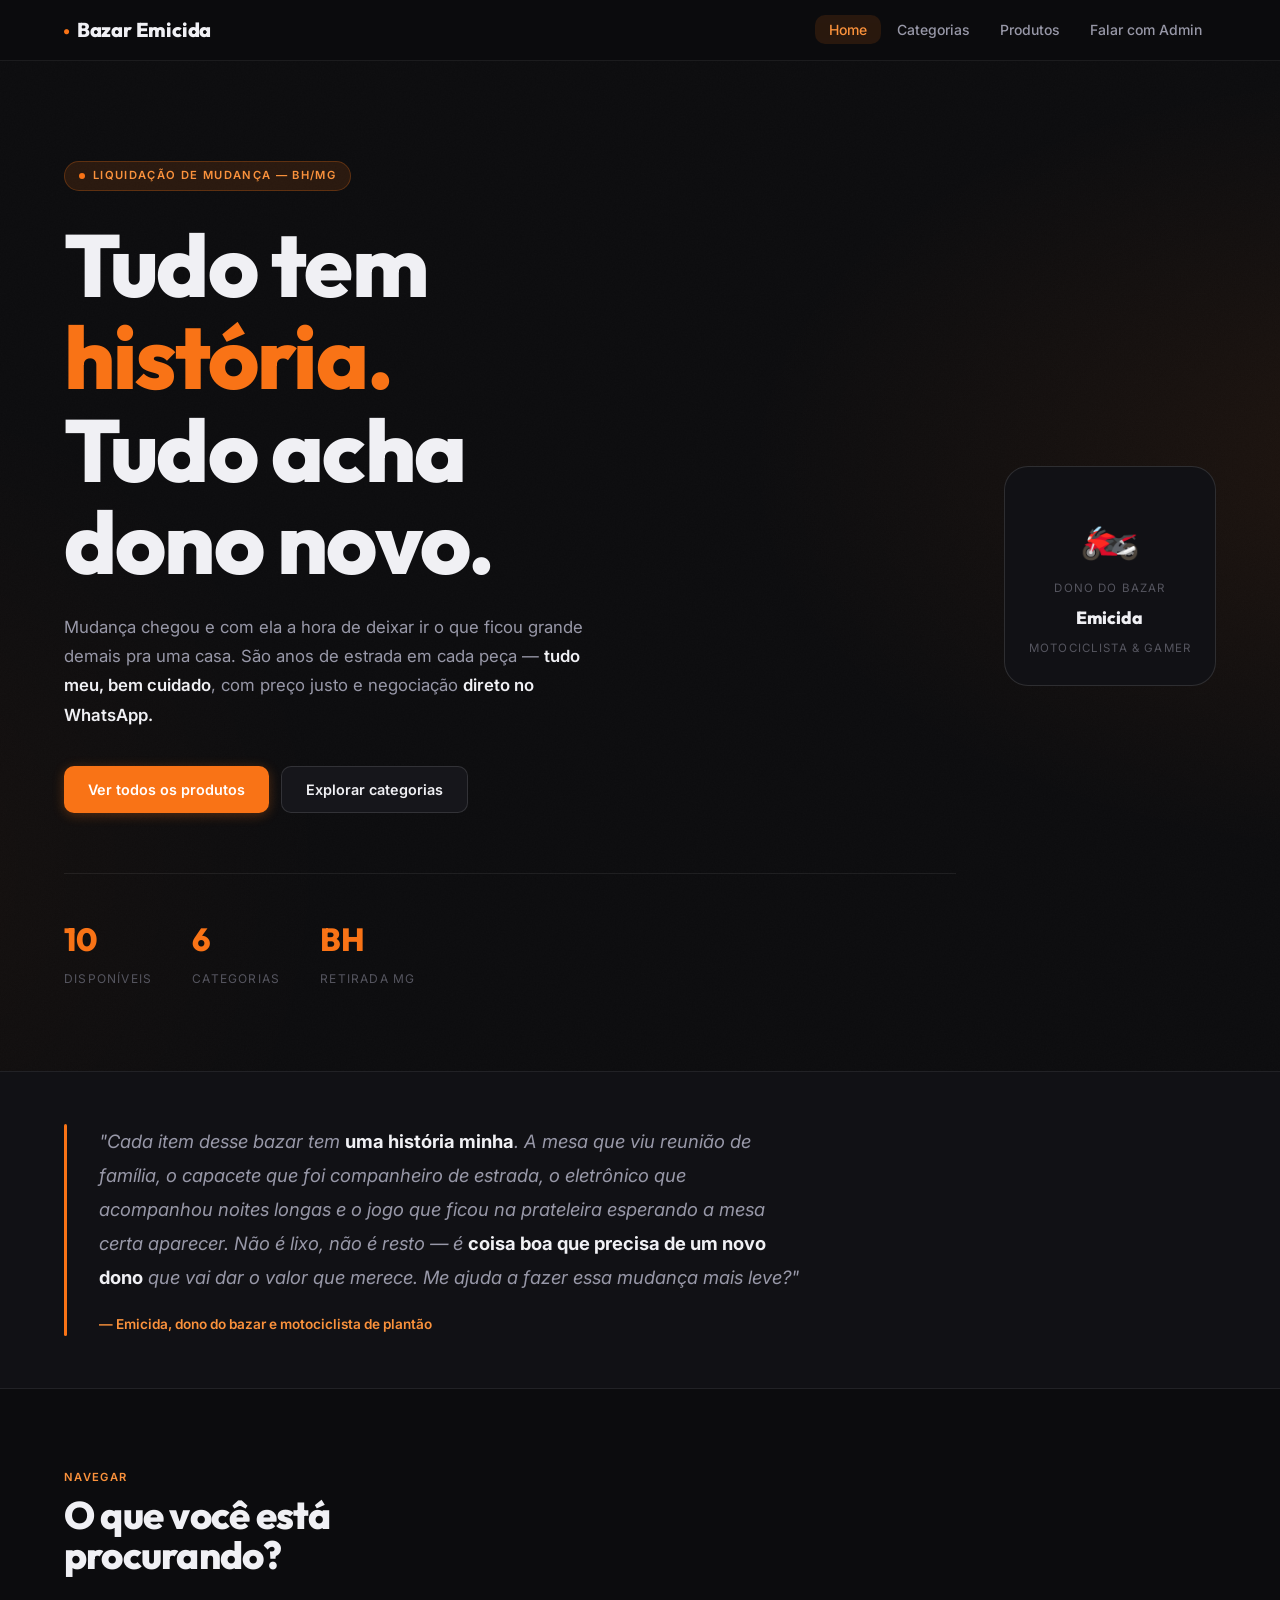
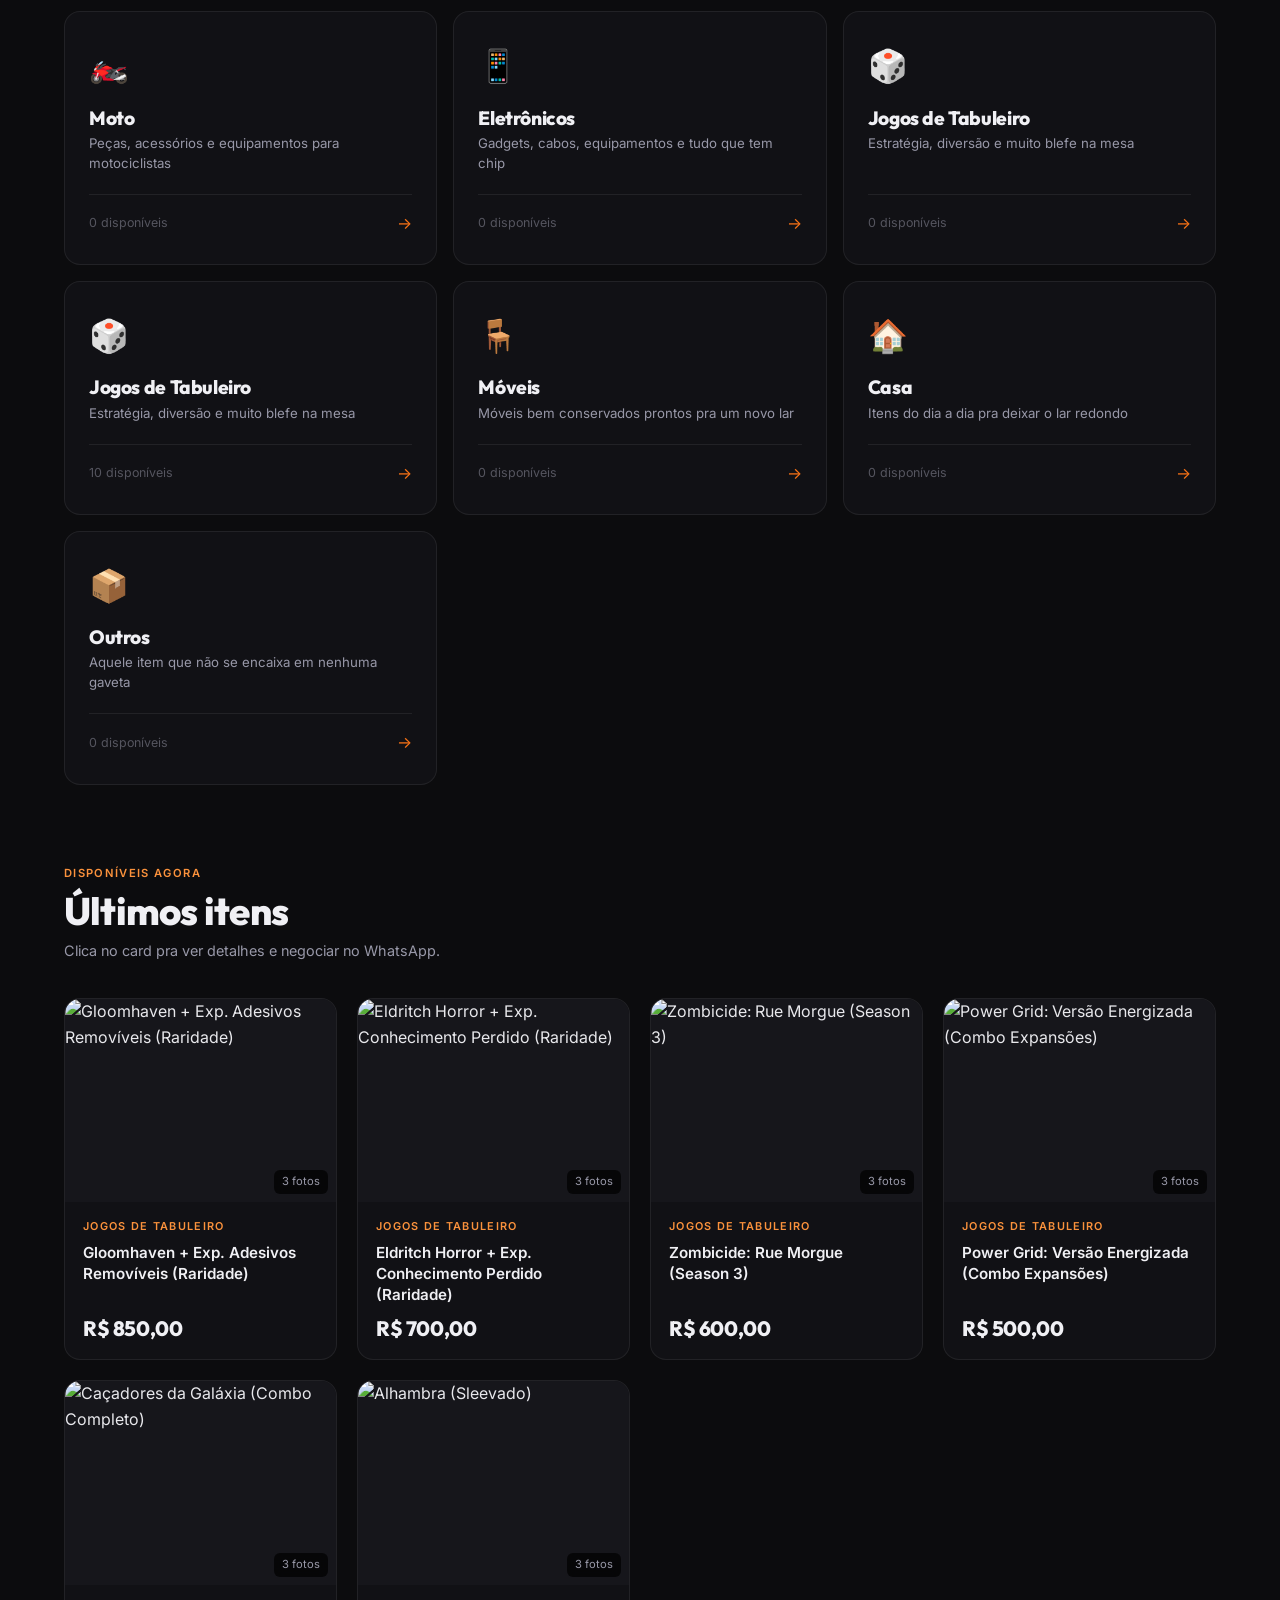
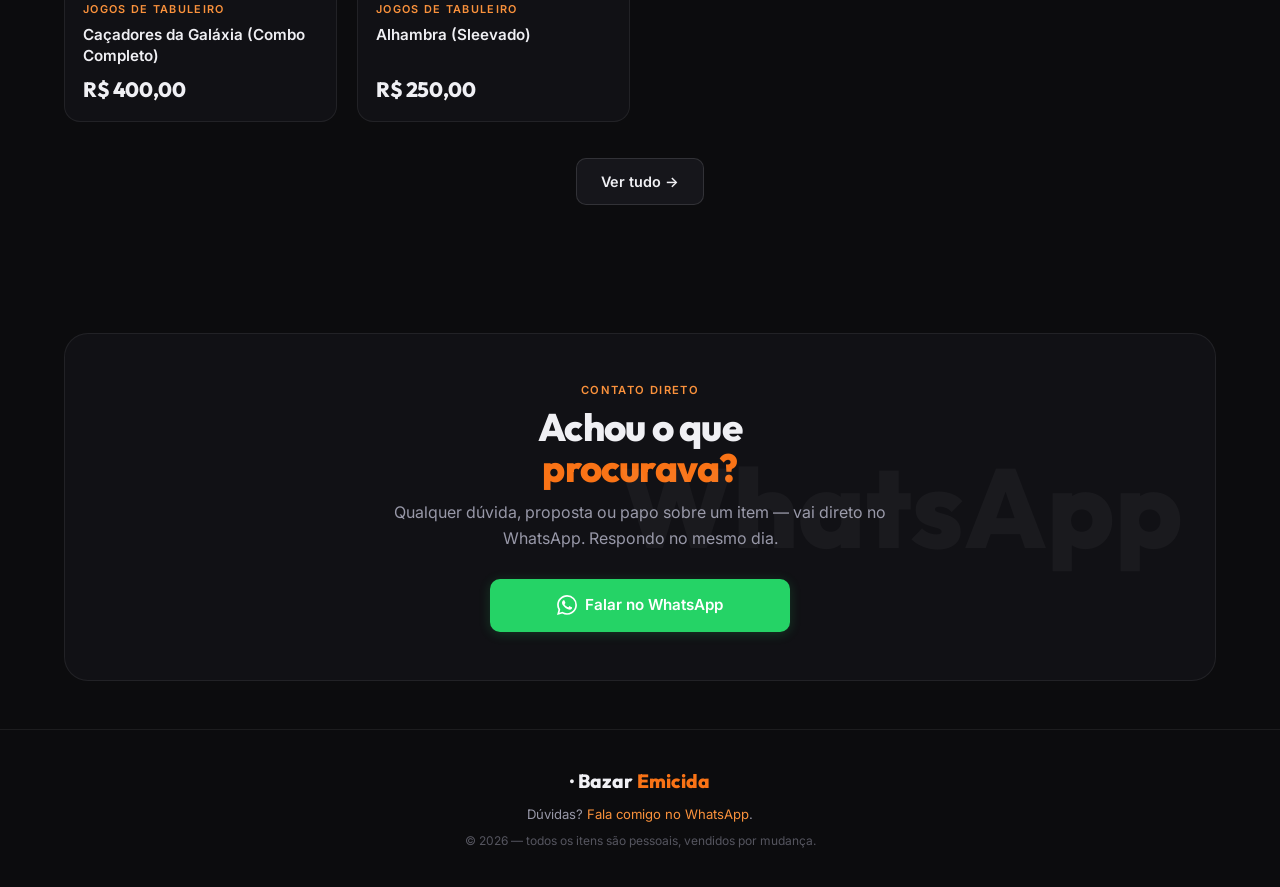
==== index.html @ 6313853e "feat: bazar completo com CSV, dark theme e checkout via WhatsApp - Estrutura completa: home, categor" ====
<!DOCTYPE html>
<html lang="pt-BR">
<head>
  <meta charset="UTF-8">
  <meta name="viewport" content="width=device-width, initial-scale=1.0">
  <title>Bazar Emicida — Tudo tem história, tudo acha dono novo</title>
  <meta name="description" content="Bazar de itens pessoais em ótimo estado. Mudança chegou, os preços são justos e a negociação é direto no WhatsApp.">
  <link rel="stylesheet" href="css/style.css">
</head>
<body>

<!-- ─── HERO ─────────────────────────────────────────────── -->
<section class="hero">
  <div class="container">
    <div class="hero-inner">
      <div>
        <div class="hero-eyebrow label-sm">Liquidação de mudança &mdash; BH/MG</div>
        <h1 class="hero-title display">
          Tudo tem<br><em>história.</em><br>Tudo acha<br>dono novo.
        </h1>
        <p class="hero-text">
          Mudança chegou e com ela a hora de deixar ir o que ficou grande demais
          pra uma casa. São anos de estrada em cada peça &mdash;
          <strong>tudo meu, bem cuidado</strong>, com preço justo e negociação
          <strong>direto no WhatsApp.</strong>
        </p>
        <div class="hero-cta">
          <a href="produtos.html" class="btn btn-primary">Ver todos os produtos</a>
          <a href="categorias.html" class="btn btn-ghost">Explorar categorias</a>
        </div>
        <div class="hero-stats">
          <div><span class="stat-n" id="statDisp">—</span><span class="stat-l">Disponíveis</span></div>
          <div><span class="stat-n">6</span><span class="stat-l">Categorias</span></div>
          <div><span class="stat-n">BH</span><span class="stat-l">Retirada MG</span></div>
        </div>
      </div>
      <div class="hero-badge" aria-hidden="true">
        <span class="hero-badge-icon">🏍️</span>
        <span class="hero-badge-text">Dono do bazar</span>
        <span class="hero-badge-name">Emicida</span>
        <span class="hero-badge-text">Motociclista &amp; gamer</span>
      </div>
    </div>
  </div>
</section>

<!-- ─── HISTÓRIA ──────────────────────────────────────────── -->
<section class="historia">
  <div class="container">
    <div class="historia-inner">
      <div class="historia-accent"></div>
      <div class="historia-content">
        <blockquote>
          "Cada item desse bazar tem <strong>uma história minha</strong>. A mesa que viu reunião de família,
          o capacete que foi companheiro de estrada, o eletrônico que acompanhou noites longas
          e o jogo que ficou na prateleira esperando a mesa certa aparecer.
          Não é lixo, não é resto &mdash; é <strong>coisa boa que precisa de um novo dono</strong>
          que vai dar o valor que merece. Me ajuda a fazer essa mudança mais leve?"
        </blockquote>
        <p class="historia-sig">— Emicida, dono do bazar e motociclista de plantão</p>
      </div>
    </div>
  </div>
</section>

<!-- ─── CATEGORIAS ────────────────────────────────────────── -->
<section class="section">
  <div class="container">
    <div class="sh">
      <span class="sh-label label-sm">Navegar</span>
      <h2 class="sh-title display">O que você está<br>procurando?</h2>
    </div>
    <div class="grid-cats" id="listaCats"></div>
  </div>
</section>

<!-- ─── DESTAQUES ─────────────────────────────────────────── -->
<section class="section" style="padding-top:0">
  <div class="container">
    <div class="sh">
      <span class="sh-label label-sm">Disponíveis agora</span>
      <h2 class="sh-title display">Últimos itens</h2>
      <p class="sh-sub">Clica no card pra ver detalhes e negociar no WhatsApp.</p>
    </div>
    <div class="grid-auto" id="listaDestaques"></div>
    <div style="text-align:center;margin-top:36px">
      <a href="produtos.html" class="btn btn-ghost">Ver tudo &rarr;</a>
    </div>
  </div>
</section>

<!-- ─── CTA ───────────────────────────────────────────────── -->
<section class="section-sm">
  <div class="container">
    <div class="banner" data-deco="WhatsApp">
      <div class="banner-center">
        <span class="sh-label label-sm" style="color:var(--orange-txt)">Contato direto</span>
        <h2 class="sh-title display" style="margin-top:8px">Achou o que<br><em style="font-style:normal;color:var(--orange)">procurava?</em></h2>
        <p>Qualquer dúvida, proposta ou papo sobre um item — vai direto no WhatsApp. Respondo no mesmo dia.</p>
        <a href="https://wa.me/5531988012741?text=Oi%2C+vim+do+Bazar+Emicida+e+quero+saber+mais!"
           target="_blank" rel="noopener"
           class="btn btn-wpp" style="max-width:300px;margin:0 auto">
          <svg width="20" height="20" viewBox="0 0 24 24" fill="currentColor"><path d="M17.472 14.382c-.297-.149-1.758-.867-2.03-.967-.273-.099-.471-.148-.67.15-.197.297-.767.966-.94 1.164-.173.199-.347.223-.644.075-.297-.15-1.255-.463-2.39-1.475-.883-.788-1.48-1.761-1.653-2.059-.173-.297-.018-.458.13-.606.134-.133.298-.347.446-.52.149-.174.198-.298.298-.497.099-.198.05-.371-.025-.52-.075-.149-.669-1.612-.916-2.207-.242-.579-.487-.5-.669-.51-.173-.008-.371-.01-.57-.01-.198 0-.52.074-.792.372-.272.297-1.04 1.016-1.04 2.479 0 1.462 1.065 2.875 1.213 3.074.149.198 2.096 3.2 5.077 4.487.709.306 1.262.489 1.694.625.712.227 1.36.195 1.871.118.571-.085 1.758-.719 2.006-1.413.248-.694.248-1.289.173-1.413-.074-.124-.272-.198-.57-.347m-5.421 7.403h-.004a9.87 9.87 0 01-5.031-1.378l-.361-.214-3.741.982.998-3.648-.235-.374a9.86 9.86 0 01-1.51-5.26c.001-5.45 4.436-9.884 9.888-9.884 2.64 0 5.122 1.03 6.988 2.898a9.825 9.825 0 012.893 6.994c-.003 5.45-4.437 9.884-9.885 9.884m8.413-18.297A11.815 11.815 0 0012.05 0C5.495 0 .16 5.335.157 11.892c0 2.096.547 4.142 1.588 5.945L.057 24l6.305-1.654a11.882 11.882 0 005.683 1.448h.005c6.554 0 11.89-5.335 11.893-11.893a11.821 11.821 0 00-3.48-8.413z"/></svg>
          Falar no WhatsApp
        </a>
      </div>
    </div>
  </div>
</section>

<script src="js/config.js"></script>
<script src="js/data.js"></script>
<script src="js/ui.js"></script>
<script>
  renderNavbar();
  renderFooter();

  // Categorias
  const listaCats = document.getElementById('listaCats');
  CONFIG.CATEGORIAS.forEach(cat => {
    const a = document.createElement('a');
    a.href = `produtos.html?categoria=${cat.id}`;
    a.className = 'card-cat';
    a.innerHTML = `
      <span class="card-cat-icon">${cat.icone}</span>
      <span class="card-cat-name display">${cat.nome}</span>
      <p class="card-cat-desc">${cat.descricao}</p>
      <div class="card-cat-footer">
        <span class="card-cat-count" id="count-${cat.id}">—</span>
        <span class="card-cat-arrow">&#8594;</span>
      </div>
    `;
    listaCats.appendChild(a);
  });

  // Produtos
  const listaDestaques = document.getElementById('listaDestaques');
  renderLoading(listaDestaques);

  fetchProdutos().then(todos => {
    const disp = todos.filter(isDisponivel);
    document.getElementById('statDisp').textContent = disp.length || '0';

    // Contador por categoria
    CONFIG.CATEGORIAS.forEach(cat => {
      const el = document.getElementById(`count-${cat.id}`);
      if (el) {
        const n = disp.filter(p => p.categoria === cat.id).length;
        el.textContent = `${n} disponíve${n !== 1 ? 'is' : 'l'}`;
      }
    });

    listaDestaques.innerHTML = '';
    const recentes = disp.slice(0, 6);
    if (!recentes.length) { renderVazio(listaDestaques, 'Nenhum item disponível no momento.'); return; }
    recentes.forEach(p => listaDestaques.appendChild(renderCardProduto(p)));
  });
</script>
</body>
</html>
---- css/style.css ----
@import url('https://fonts.googleapis.com/css2?family=Outfit:wght@700;800&family=Inter:wght@400;500;600&display=swap');

/* ─── RESET ─────────────────────────────────────────────── */
*, *::before, *::after { box-sizing: border-box; margin: 0; padding: 0; }
html { scroll-behavior: smooth; font-size: 16px; }
body {
  background: #0c0c0e;
  color: #e8e8ec;
  font-family: 'Inter', system-ui, sans-serif;
  line-height: 1.6;
  min-height: 100vh;
  display: flex;
  flex-direction: column;
  -webkit-font-smoothing: antialiased;
}
a { color: inherit; text-decoration: none; }
img { display: block; max-width: 100%; }
button { font-family: inherit; cursor: pointer; border: none; background: none; }
ul, ol { list-style: none; }

/* ─── TOKENS ─────────────────────────────────────────────── */
:root {
  --bg:         #0c0c0e;
  --bg1:        #111115;
  --bg2:        #16161b;
  --bg3:        #1c1c23;
  --line:       rgba(255,255,255,0.07);
  --line2:      rgba(255,255,255,0.12);

  --orange:     #f97316;
  --orange-dim: rgba(249,115,22,0.12);
  --orange-mid: rgba(249,115,22,0.25);
  --orange-txt: #fb923c;

  --green:  #22c55e;
  --red:    #ef4444;

  --t1: #f0f0f4;
  --t2: #9898a8;
  --t3: #55555f;

  --r:   10px;
  --r2:  16px;
  --r3:  24px;

  --ease: cubic-bezier(.25,.8,.25,1);
  --dur:  200ms;

  --shadow-sm:  0 1px 3px rgba(0,0,0,.5);
  --shadow-md:  0 4px 20px rgba(0,0,0,.6);
  --shadow-lg:  0 8px 40px rgba(0,0,0,.7);
  --glow:       0 0 30px rgba(249,115,22,.18);
}

/* ─── UTILS ──────────────────────────────────────────────── */
.container    { max-width: 1200px; margin: 0 auto; padding: 0 24px; }
.section      { padding: 80px 0; }
.section-sm   { padding: 48px 0; }
.grid-auto    { display: grid; grid-template-columns: repeat(auto-fill, minmax(270px, 1fr)); gap: 20px; }
.grid-cats    { display: grid; grid-template-columns: repeat(auto-fill, minmax(300px, 1fr)); gap: 16px; }
.sr-only      { position: absolute; width: 1px; height: 1px; overflow: hidden; clip: rect(0,0,0,0); }

/* ─── TIPOGRAFIA ─────────────────────────────────────────── */
.display {
  font-family: 'Outfit', sans-serif;
  font-weight: 800;
  line-height: 1.05;
  letter-spacing: -0.02em;
}
.label-sm {
  font-size: 0.7rem;
  font-weight: 600;
  letter-spacing: 0.12em;
  text-transform: uppercase;
}

/* ─── SCROLLBAR ──────────────────────────────────────────── */
::-webkit-scrollbar { width: 5px; }
::-webkit-scrollbar-track { background: var(--bg); }
::-webkit-scrollbar-thumb { background: var(--bg3); border-radius: 3px; }
::-webkit-scrollbar-thumb:hover { background: var(--orange); }

/* ─── NAVBAR ─────────────────────────────────────────────── */
.navbar {
  position: sticky; top: 0; z-index: 90;
  background: rgba(12,12,14,.92);
  backdrop-filter: blur(16px) saturate(180%);
  border-bottom: 1px solid var(--line);
}
.navbar-inner {
  display: flex; align-items: center; justify-content: space-between;
  height: 60px;
}
.brand {
  font-family: 'Outfit', sans-serif; font-weight: 800;
  font-size: 1.25rem; letter-spacing: -0.01em;
  color: var(--t1); display: flex; align-items: center; gap: 8px;
}
.brand-dot { color: var(--orange); font-size: 1.6rem; line-height: 0; position: relative; top: 2px; }
.nav-links {
  display: flex; align-items: center; gap: 2px;
}
.nav-links a {
  font-size: 0.875rem; font-weight: 500; color: var(--t2);
  padding: 6px 14px; border-radius: var(--r);
  transition: color var(--dur) var(--ease), background var(--dur) var(--ease);
}
.nav-links a:hover { color: var(--t1); background: var(--bg2); }
.nav-links a.active { color: var(--orange-txt); background: var(--orange-dim); }
.nav-toggle {
  display: none; flex-direction: column; gap: 5px;
  padding: 8px; border-radius: var(--r); transition: background var(--dur);
}
.nav-toggle:hover { background: var(--bg2); }
.nav-toggle span { display: block; width: 20px; height: 1.5px; background: var(--t1); border-radius: 2px; transition: transform var(--dur) var(--ease), opacity var(--dur); }
.nav-toggle.open span:nth-child(1) { transform: translateY(6.5px) rotate(45deg); }
.nav-toggle.open span:nth-child(2) { opacity: 0; transform: scaleX(0); }
.nav-toggle.open span:nth-child(3) { transform: translateY(-6.5px) rotate(-45deg); }

/* ─── BOTÕES ─────────────────────────────────────────────── */
.btn {
  display: inline-flex; align-items: center; gap: 8px;
  padding: 11px 24px; border-radius: var(--r); font-size: 0.9rem; font-weight: 600;
  transition: all var(--dur) var(--ease); cursor: pointer; white-space: nowrap;
}
.btn-primary {
  background: var(--orange); color: #fff;
  box-shadow: 0 2px 12px rgba(249,115,22,.3);
}
.btn-primary:hover {
  background: #ea6a0f; color: #fff;
  transform: translateY(-1px); box-shadow: 0 4px 20px rgba(249,115,22,.45);
}
.btn-ghost {
  background: var(--bg2); color: var(--t1); border: 1px solid var(--line2);
}
.btn-ghost:hover { background: var(--bg3); border-color: var(--line2); color: var(--t1); transform: translateY(-1px); }
.btn-wpp {
  background: #25D366; color: #fff; width: 100%; justify-content: center;
  padding: 14px 24px; border-radius: var(--r); font-size: 0.95rem;
  box-shadow: 0 2px 12px rgba(37,211,102,.2);
}
.btn-wpp:hover { background: #1ebe5d; color: #fff; transform: translateY(-1px); box-shadow: 0 4px 20px rgba(37,211,102,.35); }
.btn-disabled {
  background: var(--bg3); color: var(--t3); width: 100%; justify-content: center;
  padding: 14px 24px; border-radius: var(--r); font-size: 0.95rem;
  border: 1px solid var(--line); cursor: not-allowed; pointer-events: none;
}

/* ─── HERO ───────────────────────────────────────────────── */
.hero {
  position: relative; overflow: hidden;
  padding: 100px 0 80px;
  background: radial-gradient(ellipse 80% 60% at 110% 40%, rgba(249,115,22,.08) 0%, transparent 65%),
              radial-gradient(ellipse 60% 80% at -10% 80%, rgba(249,115,22,.04) 0%, transparent 60%);
}
.hero::after {
  content: '';
  position: absolute; inset: 0;
  background: url("data:image/svg+xml,%3Csvg xmlns='http://www.w3.org/2000/svg' width='400' height='400'%3E%3Cfilter id='n'%3E%3CfeTurbulence type='fractalNoise' baseFrequency='.65' numOctaves='3' stitchTiles='stitch'/%3E%3CfeColorMatrix type='saturate' values='0'/%3E%3C/filter%3E%3Crect width='400' height='400' filter='url(%23n)' opacity='.04'/%3E%3C/svg%3E");
  pointer-events: none; opacity: .5;
}
.hero-inner { position: relative; z-index: 1; display: grid; grid-template-columns: 1fr auto; gap: 48px; align-items: center; }
.hero-eyebrow {
  display: inline-flex; align-items: center; gap: 8px;
  background: var(--orange-dim); border: 1px solid var(--orange-mid);
  color: var(--orange-txt); padding: 5px 14px; border-radius: 100px;
  margin-bottom: 28px;
}
.hero-eyebrow::before { content: ''; width: 6px; height: 6px; background: var(--orange); border-radius: 50%; flex-shrink: 0; }
.hero-title {
  font-size: clamp(3rem, 7vw, 5.5rem);
  color: var(--t1); margin-bottom: 24px;
}
.hero-title em { font-style: normal; color: var(--orange); }
.hero-text { font-size: 1.05rem; color: var(--t2); line-height: 1.75; max-width: 520px; margin-bottom: 36px; }
.hero-text strong { color: var(--t1); font-weight: 600; }
.hero-cta { display: flex; gap: 12px; flex-wrap: wrap; }
.hero-stats { display: flex; gap: 40px; margin-top: 60px; padding-top: 40px; border-top: 1px solid var(--line); }
.stat-n { font-family: 'Outfit', sans-serif; font-weight: 800; font-size: 2rem; color: var(--orange); display: block; }
.stat-l { font-size: 0.75rem; color: var(--t3); text-transform: uppercase; letter-spacing: .1em; }
.hero-badge {
  flex-shrink: 0;
  background: var(--bg1); border: 1px solid var(--line2);
  border-radius: var(--r3); padding: 28px 24px;
  display: flex; flex-direction: column; align-items: center; justify-content: center;
  gap: 8px; text-align: center; min-width: 160px;
}
.hero-badge-icon { font-size: 3rem; }
.hero-badge-text { font-size: 0.72rem; color: var(--t3); text-transform: uppercase; letter-spacing: .1em; line-height: 1.4; }
.hero-badge-name { font-family: 'Outfit', sans-serif; font-weight: 800; font-size: 1.1rem; color: var(--t1); }

/* ─── HISTÓRIA ───────────────────────────────────────────── */
.historia {
  background: var(--bg1); border-top: 1px solid var(--line); border-bottom: 1px solid var(--line);
}
.historia-inner {
  display: grid; grid-template-columns: 3px 1fr; gap: 32px; align-items: start;
  padding: 52px 0;
}
.historia-accent { background: var(--orange); border-radius: 3px; align-self: stretch; }
.historia-content blockquote {
  font-size: clamp(1rem, 2vw, 1.15rem); color: var(--t2);
  font-style: italic; line-height: 1.85; max-width: 700px;
}
.historia-content blockquote strong { color: var(--t1); font-style: normal; }
.historia-sig { margin-top: 20px; font-size: 0.85rem; font-weight: 600; color: var(--orange-txt); }

/* ─── SECTION HEADER ─────────────────────────────────────── */
.sh { margin-bottom: 36px; }
.sh-label { color: var(--orange-txt); margin-bottom: 8px; display: block; }
.sh-title { font-size: clamp(1.6rem, 4vw, 2.4rem); color: var(--t1); margin-bottom: 8px; }
.sh-sub { color: var(--t2); font-size: 0.9rem; }

/* ─── PAGE HEADER ────────────────────────────────────────── */
.page-header { padding: 56px 0 44px; border-bottom: 1px solid var(--line); margin-bottom: 52px; }
.breadcrumb { display: flex; align-items: center; gap: 8px; font-size: 0.8rem; color: var(--t3); margin-bottom: 16px; }
.breadcrumb a { color: var(--t3); transition: color var(--dur); }
.breadcrumb a:hover { color: var(--orange-txt); }
.breadcrumb span { color: var(--t3); }

/* ─── CARDS DE CATEGORIA ─────────────────────────────────── */
.card-cat {
  display: flex; flex-direction: column;
  background: var(--bg1); border: 1px solid var(--line);
  border-radius: var(--r2); padding: 28px 24px;
  transition: border-color var(--dur) var(--ease), transform var(--dur) var(--ease), box-shadow var(--dur) var(--ease);
  position: relative; overflow: hidden; text-decoration: none;
}
.card-cat:hover {
  border-color: var(--orange-mid); transform: translateY(-3px);
  box-shadow: var(--shadow-md), var(--glow);
}
.card-cat-icon { font-size: 2rem; margin-bottom: 16px; }
.card-cat-name { font-family: 'Outfit', sans-serif; font-weight: 800; font-size: 1.2rem; color: var(--t1); margin-bottom: 6px; }
.card-cat-desc { font-size: 0.83rem; color: var(--t2); line-height: 1.5; flex: 1; }
.card-cat-footer {
  display: flex; align-items: center; justify-content: space-between;
  margin-top: 20px; padding-top: 16px; border-top: 1px solid var(--line);
}
.card-cat-count { font-size: 0.78rem; color: var(--t3); }
.card-cat-arrow { color: var(--orange); font-size: 1rem; transition: transform var(--dur); }
.card-cat:hover .card-cat-arrow { transform: translateX(4px); }

/* ─── CARDS DE PRODUTO ───────────────────────────────────── */
.card-produto {
  background: var(--bg1); border: 1px solid var(--line);
  border-radius: var(--r2); overflow: hidden; cursor: pointer;
  transition: border-color var(--dur) var(--ease), transform var(--dur) var(--ease), box-shadow var(--dur) var(--ease);
  display: flex; flex-direction: column;
}
.card-produto:hover {
  border-color: var(--orange-mid); transform: translateY(-3px);
  box-shadow: var(--shadow-md), var(--glow);
}
.card-produto.esgotado { opacity: 0.5; }
.card-thumb {
  position: relative; aspect-ratio: 4/3;
  background: var(--bg2); overflow: hidden;
}
.card-thumb img {
  width: 100%; height: 100%; object-fit: cover;
  transition: transform .4s var(--ease);
}
.card-produto:hover .card-thumb img { transform: scale(1.04); }
.thumb-empty { width: 100%; height: 100%; display: flex; align-items: center; justify-content: center; font-size: 2.5rem; opacity: .25; }
.badge-esgotado {
  position: absolute; inset: 0; display: flex; align-items: center; justify-content: center;
  background: rgba(0,0,0,.6); backdrop-filter: blur(2px);
}
.badge-esgotado span {
  background: var(--red); color: #fff; font-size: 0.72rem; font-weight: 700;
  letter-spacing: .1em; text-transform: uppercase; padding: 6px 14px; border-radius: 100px;
}
.badge-fotos {
  position: absolute; bottom: 8px; right: 8px;
  background: rgba(0,0,0,.7); color: var(--t2); font-size: 0.7rem;
  padding: 3px 8px; border-radius: 6px; backdrop-filter: blur(4px);
}
.card-body { padding: 16px 18px 20px; flex: 1; display: flex; flex-direction: column; }
.card-cat-tag {
  font-size: 0.68rem; font-weight: 600; letter-spacing: .12em;
  text-transform: uppercase; color: var(--orange-txt); margin-bottom: 6px;
}
.card-nome { font-size: 0.95rem; font-weight: 600; color: var(--t1); line-height: 1.4; flex: 1; margin-bottom: 12px; }
.card-preco { font-family: 'Outfit', sans-serif; font-weight: 800; font-size: 1.3rem; color: var(--t1); }

/* ─── FILTRO ─────────────────────────────────────────────── */
.filtro {
  background: var(--bg1); border: 1px solid var(--line);
  border-radius: var(--r2); padding: 16px 20px;
  display: flex; gap: 12px; flex-wrap: wrap; align-items: center;
  margin-bottom: 28px;
}
.filtro-input {
  flex: 1; min-width: 180px;
  background: var(--bg2); border: 1px solid var(--line); color: var(--t1);
  padding: 9px 14px; border-radius: var(--r); font-size: 0.875rem;
  outline: none; transition: border-color var(--dur);
}
.filtro-input:focus { border-color: var(--orange-mid); }
.filtro-input::placeholder { color: var(--t3); }
.filtro-tags { display: flex; gap: 6px; flex-wrap: wrap; }
.ftag {
  padding: 6px 14px; border-radius: 100px; font-size: 0.78rem; font-weight: 500;
  border: 1px solid var(--line); background: var(--bg2); color: var(--t2);
  cursor: pointer; transition: all var(--dur) var(--ease);
}
.ftag:hover { border-color: var(--line2); color: var(--t1); }
.ftag.on { background: var(--orange); border-color: var(--orange); color: #fff; }
.filtro-count { font-size: 0.8rem; color: var(--t3); margin-bottom: 20px; }

/* ─── MODAL ──────────────────────────────────────────────── */
.overlay {
  position: fixed; inset: 0; z-index: 200;
  background: rgba(0,0,0,.85); backdrop-filter: blur(8px);
  display: flex; align-items: center; justify-content: center; padding: 20px;
  opacity: 0; transition: opacity .25s var(--ease);
}
.overlay.show { opacity: 1; }
.modal {
  background: var(--bg1); border: 1px solid var(--line2);
  border-radius: var(--r3); width: 100%; max-width: 820px; max-height: 90vh;
  overflow-y: auto; position: relative; box-shadow: var(--shadow-lg);
  transform: scale(.96) translateY(8px); transition: transform .25s var(--ease);
}
.overlay.show .modal { transform: scale(1) translateY(0); }
.modal-close {
  position: absolute; top: 14px; right: 14px; z-index: 5;
  width: 34px; height: 34px; border-radius: 50%; display: flex; align-items: center; justify-content: center;
  background: var(--bg3); color: var(--t2); font-size: 1.1rem; border: 1px solid var(--line);
  transition: all var(--dur);
}
.modal-close:hover { background: var(--red); border-color: var(--red); color: #fff; }
.modal-grid { display: grid; grid-template-columns: 1fr 1fr; }
.mgallery {
  background: var(--bg2); border-radius: var(--r3) 0 0 var(--r3);
  overflow: hidden; position: relative; aspect-ratio: 1;
}
.mgallery-track { position: relative; width: 100%; height: 100%; }
.mgallery-img {
  position: absolute; inset: 0; width: 100%; height: 100%;
  object-fit: cover; opacity: 0; transition: opacity .3s;
}
.mgallery-img.on { opacity: 1; }
.mgallery-empty { width: 100%; height: 100%; display: flex; align-items: center; justify-content: center; color: var(--t3); font-size: 0.85rem; }
.mgallery-btn {
  position: absolute; top: 50%; transform: translateY(-50%); z-index: 2;
  width: 36px; height: 36px; border-radius: 50%; display: flex; align-items: center; justify-content: center;
  background: rgba(0,0,0,.6); color: #fff; font-size: 1.1rem; border: 1px solid rgba(255,255,255,.1);
  transition: background var(--dur); backdrop-filter: blur(4px);
}
.mgallery-btn:hover { background: var(--orange); border-color: var(--orange); }
.mgallery-btn.prev { left: 10px; }
.mgallery-btn.next { right: 10px; }
.mgallery-dots {
  position: absolute; bottom: 10px; left: 50%; transform: translateX(-50%);
  display: flex; gap: 5px; z-index: 2;
}
.mdot { width: 6px; height: 6px; border-radius: 50%; background: rgba(255,255,255,.3); cursor: pointer; transition: background var(--dur); }
.mdot.on { background: var(--orange); }
.minfo { padding: 32px 28px; display: flex; flex-direction: column; }
.minfo-cat { color: var(--orange-txt); margin-bottom: 8px; display: block; }
.minfo-nome { font-family: 'Outfit', sans-serif; font-weight: 800; font-size: 1.5rem; color: var(--t1); line-height: 1.2; margin-bottom: 12px; }
.minfo-preco { font-family: 'Outfit', sans-serif; font-weight: 800; font-size: 2rem; color: var(--t1); margin-bottom: 16px; }
.minfo-desc { font-size: 0.88rem; color: var(--t2); line-height: 1.7; flex: 1; margin-bottom: 20px; }
.minfo-status { display: flex; align-items: center; gap: 7px; font-size: 0.82rem; font-weight: 600; margin-bottom: 20px; }
.minfo-status.ok { color: var(--green); }
.minfo-status.no { color: var(--red); }
.status-dot { width: 7px; height: 7px; border-radius: 50%; background: currentColor; }
.minfo-status.ok .status-dot { box-shadow: 0 0 6px var(--green); animation: pulse 2s infinite; }
@keyframes pulse { 0%,100% { opacity:1 } 50% { opacity:.5 } }

/* ─── BANNER CTA ─────────────────────────────────────────── */
.banner {
  background: var(--bg1); border: 1px solid var(--line);
  border-radius: var(--r3); padding: 48px; position: relative; overflow: hidden;
}
.banner::before {
  content: attr(data-deco); position: absolute; right: 32px; top: 50%;
  transform: translateY(-50%); font-size: 7rem; opacity: .04;
  font-family: 'Outfit', sans-serif; font-weight: 800; pointer-events: none;
  white-space: nowrap;
}
.banner-center { text-align: center; max-width: 520px; margin: 0 auto; }
.banner-center .sh-title { margin-bottom: 12px; }
.banner-center p { color: var(--t2); margin-bottom: 28px; }

/* ─── CONTATO ────────────────────────────────────────────── */
.contato-grid { display: grid; grid-template-columns: 1fr 1fr; gap: 32px; align-items: start; }
.ccard { background: var(--bg1); border: 1px solid var(--line); border-radius: var(--r2); padding: 36px; }
.ccard-title { font-family: 'Outfit', sans-serif; font-weight: 800; font-size: 1.4rem; color: var(--t1); margin-bottom: 8px; }
.ccard-title em { font-style: normal; color: var(--orange); }
.ccard-sub { font-size: 0.875rem; color: var(--t2); margin-bottom: 24px; line-height: 1.6; }
.citem { display: flex; gap: 14px; align-items: flex-start; padding: 14px 0; border-bottom: 1px solid var(--line); }
.citem:last-of-type { border-bottom: none; }
.citem-icon { width: 40px; height: 40px; background: var(--orange-dim); border: 1px solid var(--orange-mid); border-radius: 10px; display: flex; align-items: center; justify-content: center; font-size: 1.1rem; flex-shrink: 0; }
.citem-info strong { display: block; font-size: 0.875rem; font-weight: 600; color: var(--t1); margin-bottom: 2px; }
.citem-info span { font-size: 0.82rem; color: var(--t2); }
.faq-item { padding: 18px 0; border-bottom: 1px solid var(--line); }
.faq-item:last-child { border-bottom: none; }
.faq-q { font-size: 0.9rem; font-weight: 600; color: var(--t1); margin-bottom: 5px; }
.faq-a { font-size: 0.83rem; color: var(--t2); line-height: 1.6; }

/* ─── ESTADOS ────────────────────────────────────────────── */
.state { display: flex; flex-direction: column; align-items: center; justify-content: center; padding: 80px 20px; gap: 14px; grid-column: 1/-1; }
.state-icon { font-size: 2.5rem; opacity: .35; }
.state-msg { font-size: 0.9rem; color: var(--t3); text-align: center; }
.spinner { width: 36px; height: 36px; border: 2px solid var(--bg3); border-top-color: var(--orange); border-radius: 50%; animation: spin .7s linear infinite; }
@keyframes spin { to { transform: rotate(360deg); } }

/* ─── FOOTER ─────────────────────────────────────────────── */
.footer { margin-top: auto; border-top: 1px solid var(--line); padding: 36px 0; }
.footer-inner { text-align: center; }
.footer-brand { font-family: 'Outfit', sans-serif; font-weight: 800; font-size: 1.2rem; color: var(--t1); margin-bottom: 8px; }
.footer-brand em { font-style: normal; color: var(--orange); }
.footer-sub { font-size: 0.82rem; color: var(--t2); margin-bottom: 6px; }
.footer-sub a { color: var(--orange-txt); }
.footer-copy { font-size: 0.75rem; color: var(--t3); }

/* ─── RESPONSIVO ─────────────────────────────────────────── */
@media (max-width: 768px) {
  .nav-toggle { display: flex; }
  .navbar { position: relative; }
  .nav-links {
    display: none; flex-direction: column; gap: 4px;
    position: absolute; top: 60px; left: 0; right: 0;
    background: rgba(12,12,14,.98); backdrop-filter: blur(16px);
    padding: 12px 20px 20px; border-bottom: 1px solid var(--line); z-index: 89;
  }
  .nav-links.open { display: flex; }
  .nav-links a { padding: 10px 14px; }

  .hero { padding: 64px 0 56px; }
  .hero-inner { grid-template-columns: 1fr; }
  .hero-badge { display: none; }
  .hero-stats { gap: 24px; flex-wrap: wrap; }

  .historia-inner { grid-template-columns: 3px 1fr; gap: 20px; }

  .modal-grid { grid-template-columns: 1fr; }
  .mgallery { border-radius: var(--r3) var(--r3) 0 0; aspect-ratio: 4/3; }
  .minfo { padding: 24px 20px; }

  .contato-grid { grid-template-columns: 1fr; }
  .banner { padding: 36px 24px; }
  .banner::before { display: none; }

  .grid-auto { grid-template-columns: repeat(auto-fill, minmax(220px, 1fr)); }
  .filtro { flex-direction: column; align-items: stretch; }
  .filtro-input { min-width: unset; }
}

@media (max-width: 480px) {
  .container { padding: 0 16px; }
  .section { padding: 56px 0; }
  .grid-auto { grid-template-columns: 1fr 1fr; gap: 12px; }
  .hero-cta { flex-direction: column; }
  .hero-cta .btn { justify-content: center; }
  .card-body { padding: 12px 14px 16px; }
  .card-nome { font-size: 0.875rem; }
  .card-preco { font-size: 1.1rem; }
}
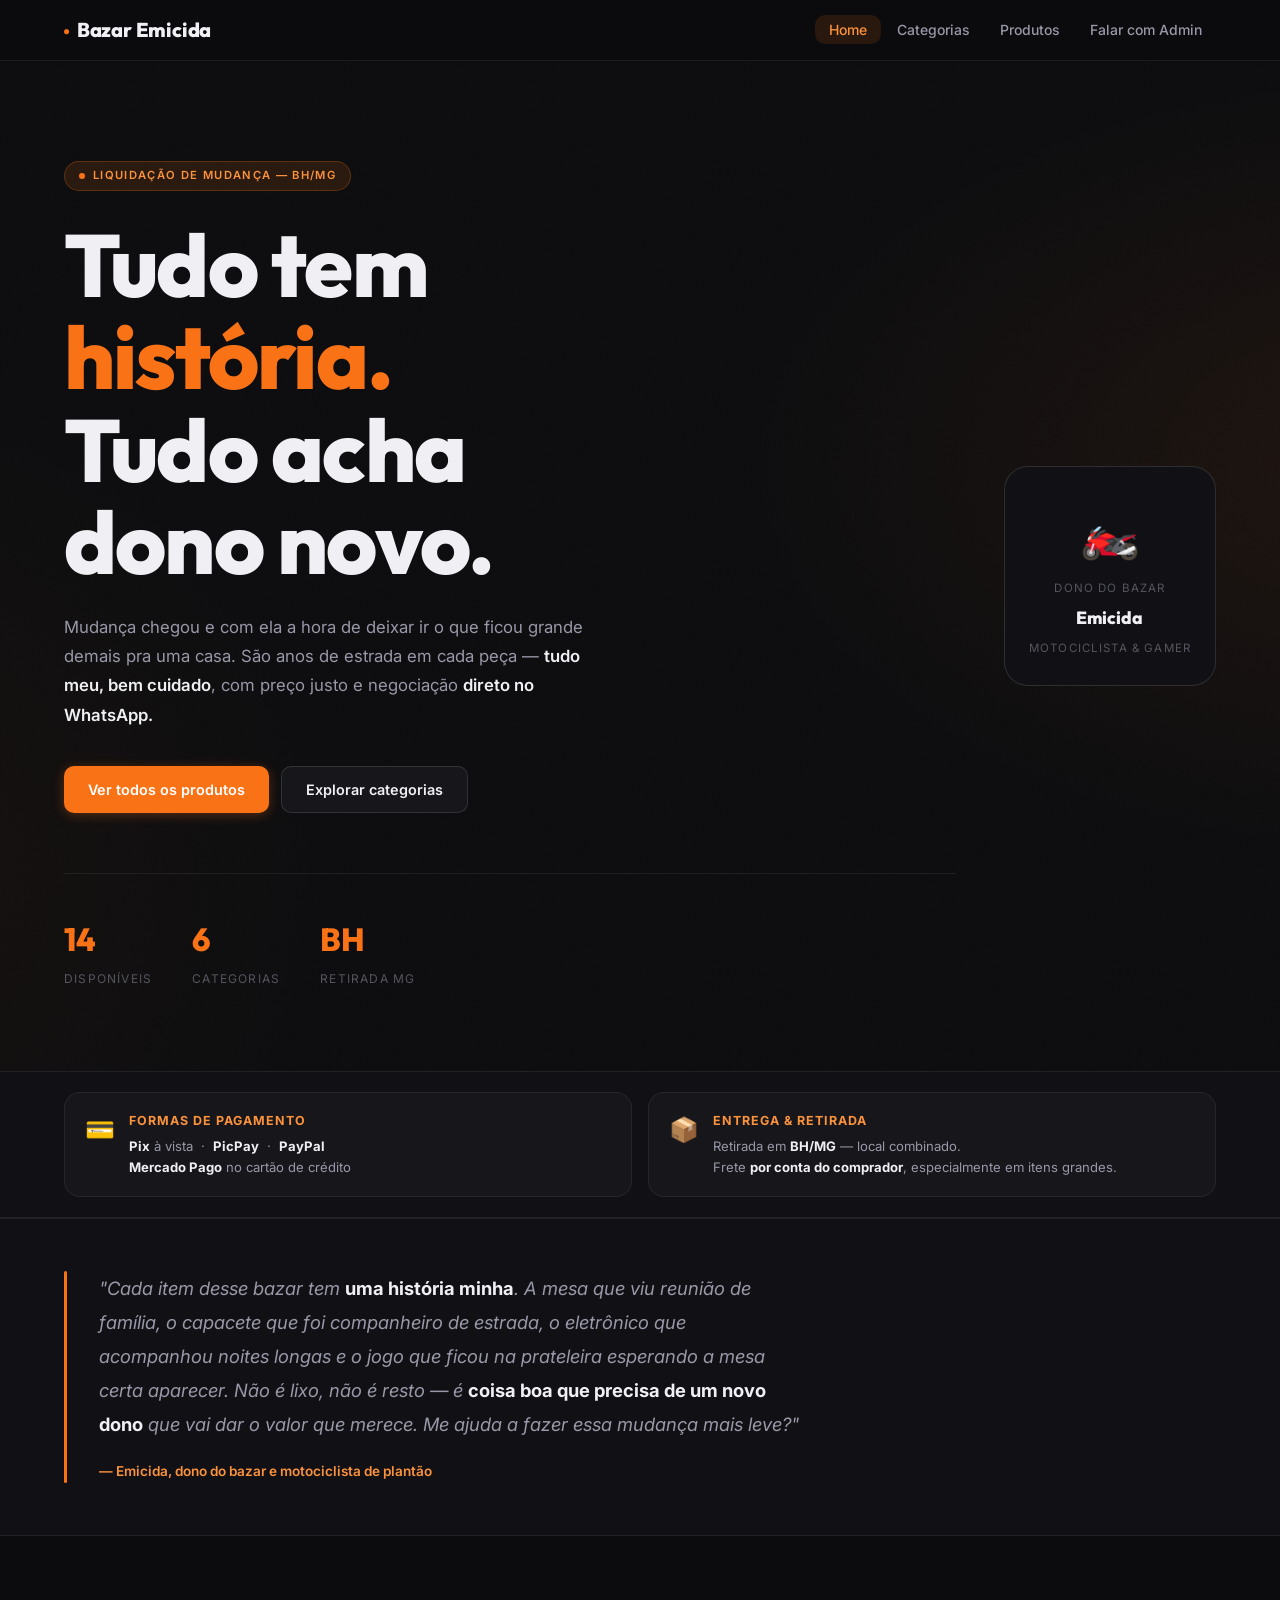
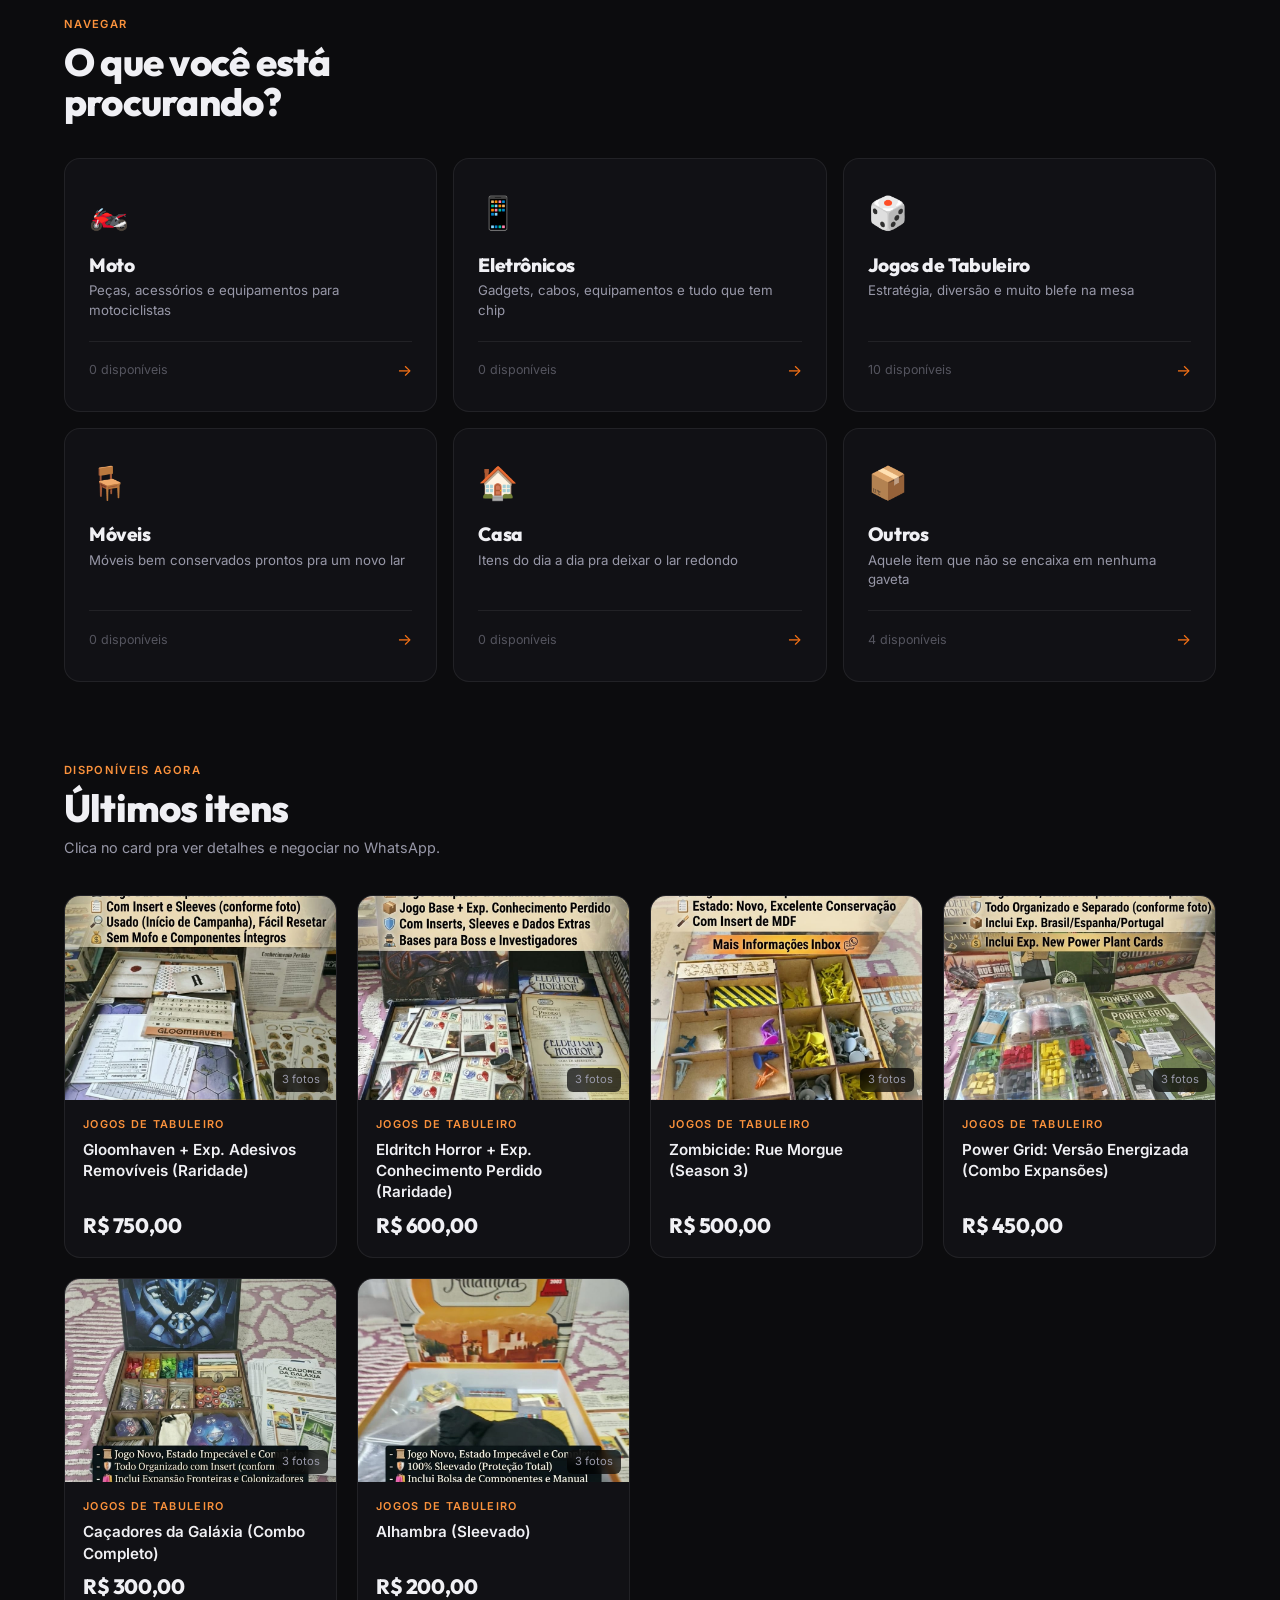
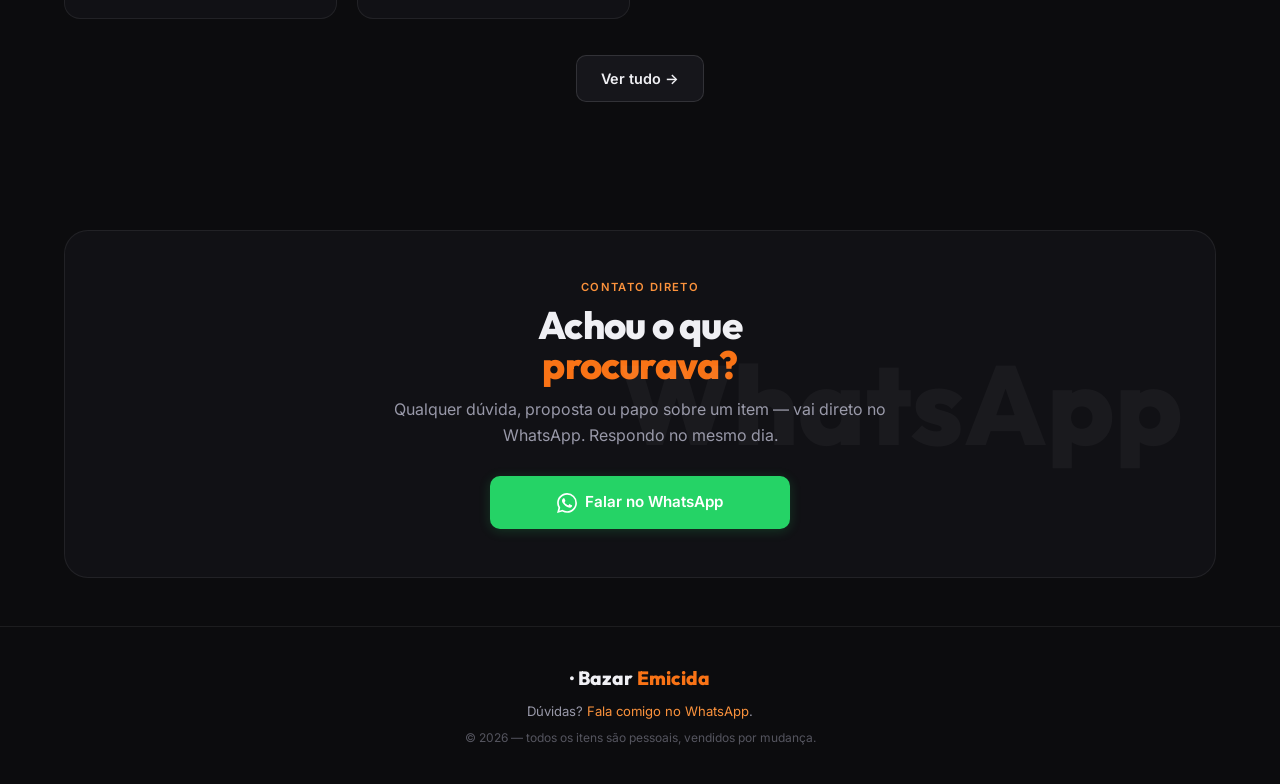
==== commit 564618c3: "feat: add novos produtos e imagens" ====
--- a/index.html
+++ b/index.html
@@ -43,6 +43,37 @@
     </div>
   </div>
 </section>
+
+<!-- ─── INFO STRIP ───────────────────────────────────────── -->
+<div style="border-top:1px solid var(--line);border-bottom:1px solid var(--line);background:var(--bg1)">
+  <div class="container" style="display:flex;gap:16px;padding-top:20px;padding-bottom:20px;flex-wrap:wrap">
+
+    <div style="flex:1;min-width:240px;display:flex;align-items:flex-start;gap:14px;background:var(--bg2);border:1px solid var(--line);border-radius:var(--r2);padding:18px 20px">
+      <span style="font-size:1.5rem;flex-shrink:0">💳</span>
+      <div>
+        <p style="font-size:0.78rem;font-weight:700;letter-spacing:.08em;text-transform:uppercase;color:var(--orange-txt);margin-bottom:5px">Formas de pagamento</p>
+        <p style="font-size:0.82rem;color:var(--t2);line-height:1.6">
+          <strong style="color:var(--t1)">Pix</strong> à vista &nbsp;·&nbsp;
+          <strong style="color:var(--t1)">PicPay</strong> &nbsp;·&nbsp;
+          <strong style="color:var(--t1)">PayPal</strong><br>
+          <strong style="color:var(--t1)">Mercado Pago</strong> no cartão de crédito
+        </p>
+      </div>
+    </div>
+
+    <div style="flex:1;min-width:240px;display:flex;align-items:flex-start;gap:14px;background:var(--bg2);border:1px solid var(--line);border-radius:var(--r2);padding:18px 20px">
+      <span style="font-size:1.5rem;flex-shrink:0">📦</span>
+      <div>
+        <p style="font-size:0.78rem;font-weight:700;letter-spacing:.08em;text-transform:uppercase;color:var(--orange-txt);margin-bottom:5px">Entrega &amp; Retirada</p>
+        <p style="font-size:0.82rem;color:var(--t2);line-height:1.6">
+          Retirada em <strong style="color:var(--t1)">BH/MG</strong> — local combinado.<br>
+          Frete <strong style="color:var(--t1)">por conta do comprador</strong>, especialmente em itens grandes.
+        </p>
+      </div>
+    </div>
+
+  </div>
+</div>
 
 <!-- ─── HISTÓRIA ──────────────────────────────────────────── -->
 <section class="historia">
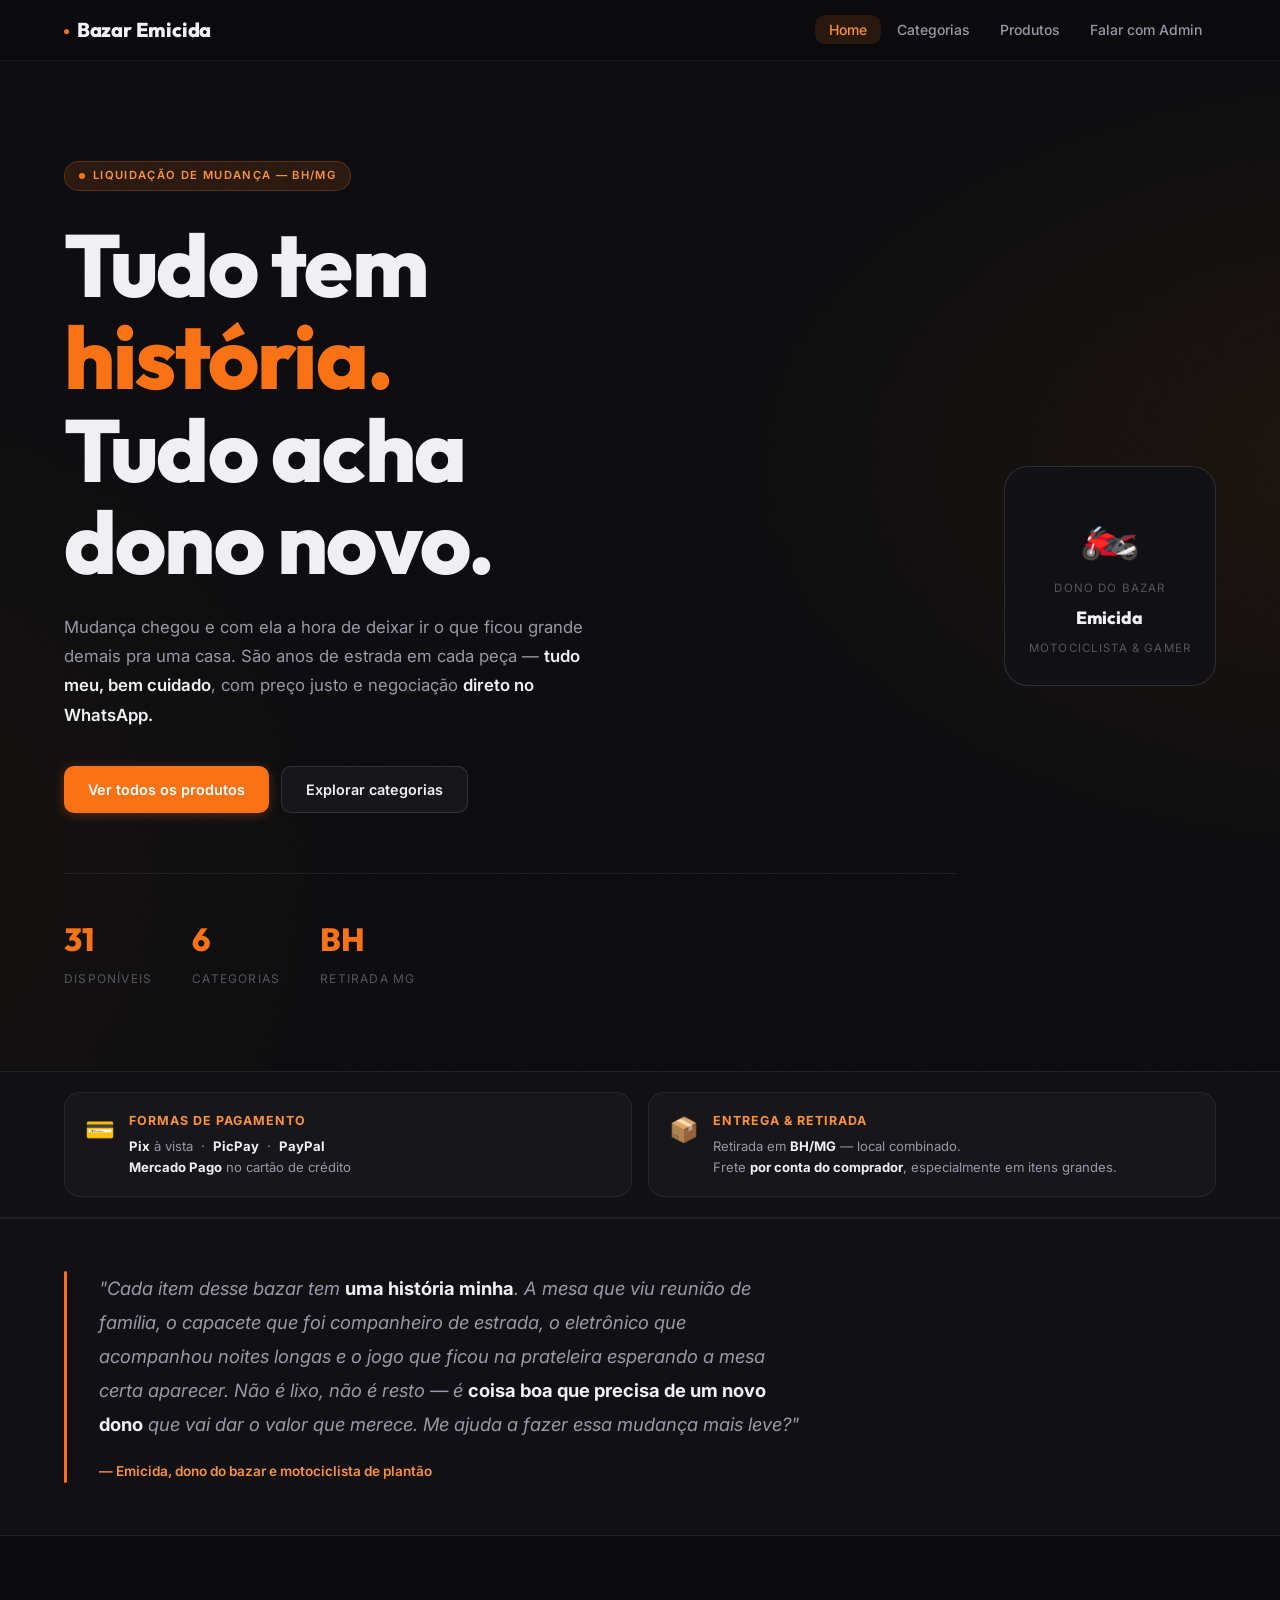
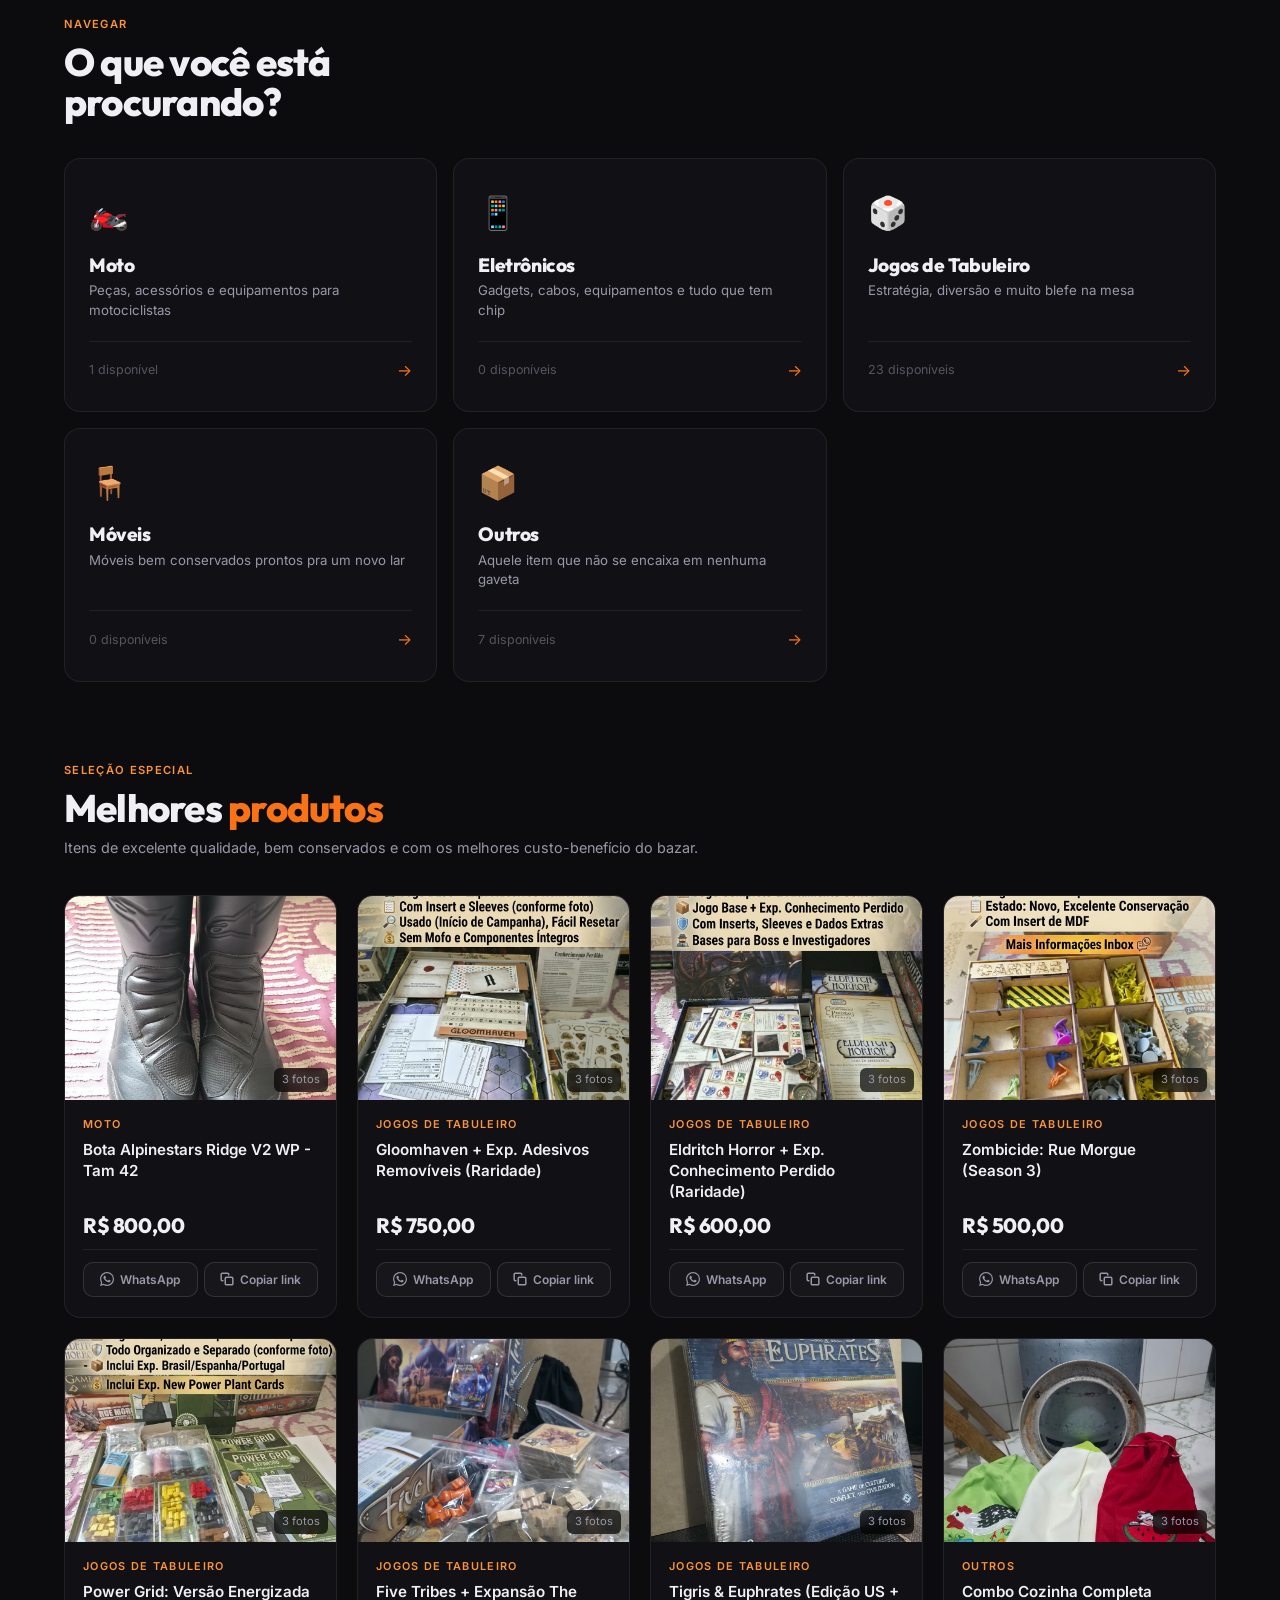
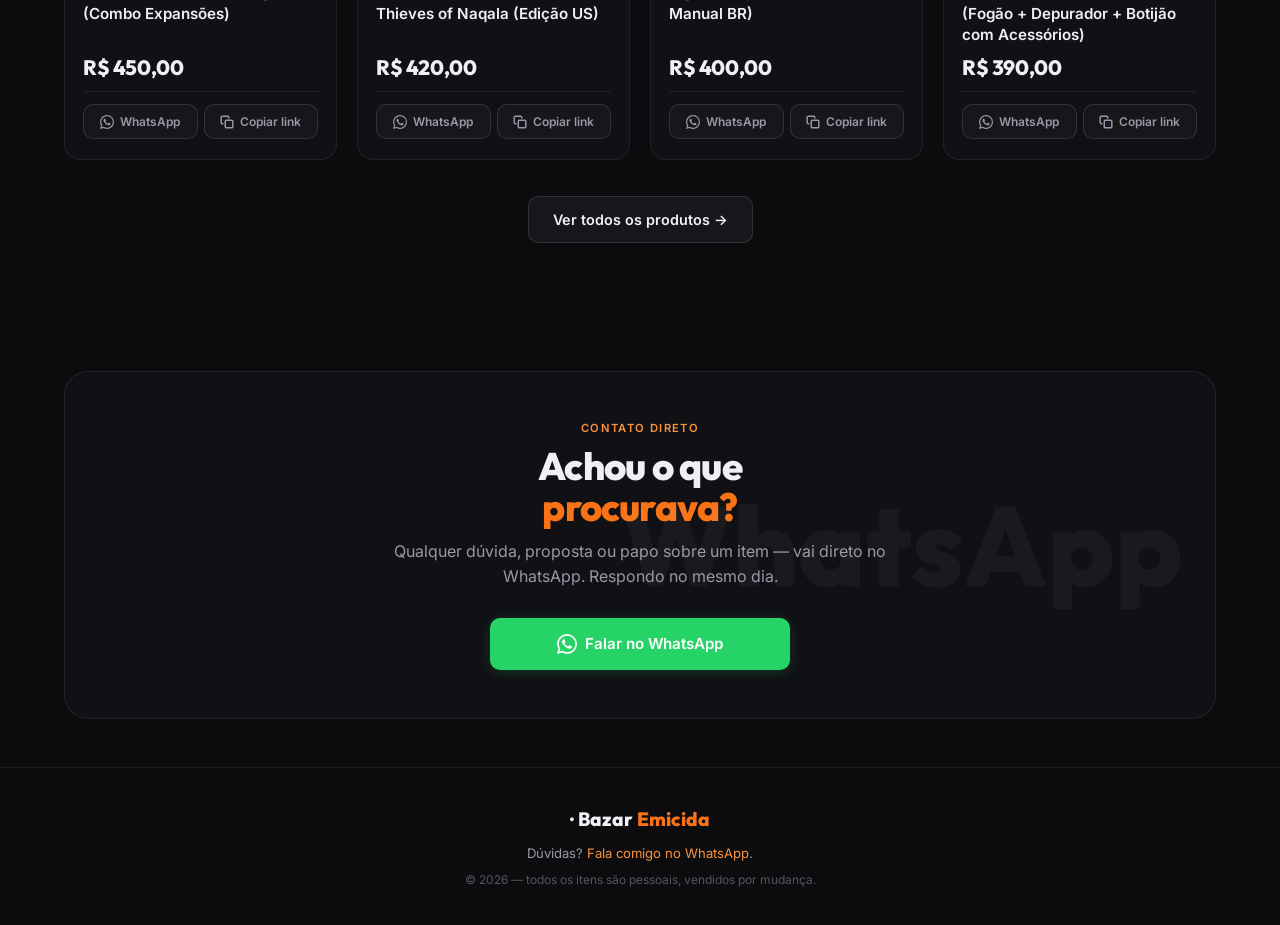
==== commit 24a8b8f0: "feat: seção melhores produtos ordenada por preço com máximo de 8 itens Co-Authored-By: Claude Sonnet" ====
--- a/index.html
+++ b/index.html
@@ -109,13 +109,13 @@
 <section class="section" style="padding-top:0">
   <div class="container">
     <div class="sh">
-      <span class="sh-label label-sm">Disponíveis agora</span>
-      <h2 class="sh-title display">Últimos itens</h2>
-      <p class="sh-sub">Clica no card pra ver detalhes e negociar no WhatsApp.</p>
+      <span class="sh-label label-sm">Seleção especial</span>
+      <h2 class="sh-title display">Melhores <em style="font-style:normal;color:var(--orange)">produtos</em></h2>
+      <p class="sh-sub">Itens de excelente qualidade, bem conservados e com os melhores custo-benefício do bazar.</p>
     </div>
     <div class="grid-auto" id="listaDestaques"></div>
     <div style="text-align:center;margin-top:36px">
-      <a href="produtos.html" class="btn btn-ghost">Ver tudo &rarr;</a>
+      <a href="produtos.html" class="btn btn-ghost">Ver todos os produtos &rarr;</a>
     </div>
   </div>
 </section>
@@ -182,9 +182,11 @@
     });
 
     listaDestaques.innerHTML = '';
-    const recentes = disp.slice(0, 6);
-    if (!recentes.length) { renderVazio(listaDestaques, 'Nenhum item disponível no momento.'); return; }
-    recentes.forEach(p => listaDestaques.appendChild(renderCardProduto(p)));
+    const melhores = disp
+      .sort((a, b) => parseFloat(b.preco) - parseFloat(a.preco))
+      .slice(0, 8);
+    if (!melhores.length) { renderVazio(listaDestaques, 'Nenhum item disponível no momento.'); return; }
+    melhores.forEach(p => listaDestaques.appendChild(renderCardProduto(p)));
   });
 </script>
 </body>
--- a/css/style.css
+++ b/css/style.css
@@ -402,6 +402,32 @@
 .faq-q { font-size: 0.9rem; font-weight: 600; color: var(--t1); margin-bottom: 5px; }
 .faq-a { font-size: 0.83rem; color: var(--t2); line-height: 1.6; }
 
+/* ─── SHARE ──────────────────────────────────────────────── */
+.card-share {
+  display: flex; gap: 6px; margin-top: 12px; padding-top: 12px;
+  border-top: 1px solid var(--line);
+}
+.share-btn {
+  flex: 1; display: flex; align-items: center; justify-content: center; gap: 6px;
+  padding: 7px 10px; border-radius: var(--r); font-size: 0.75rem; font-weight: 600;
+  border: 1px solid var(--line2); background: var(--bg2); color: var(--t2);
+  cursor: pointer; transition: all var(--dur) var(--ease); text-decoration: none;
+}
+.share-btn:hover { color: var(--t1); border-color: var(--line2); background: var(--bg3); }
+.share-btn.wpp:hover  { background: rgba(37,211,102,.12); border-color: rgba(37,211,102,.3); color: #25D366; }
+.share-btn.copy:hover { background: var(--orange-dim); border-color: var(--orange-mid); color: var(--orange-txt); }
+.share-btn.copy.copiado { background: rgba(34,197,94,.12); border-color: rgba(34,197,94,.3); color: var(--green); }
+
+/* toast */
+.toast {
+  position: fixed; bottom: 28px; left: 50%; transform: translateX(-50%) translateY(20px);
+  background: var(--bg3); border: 1px solid var(--line2); color: var(--t1);
+  font-size: 0.82rem; font-weight: 500; padding: 10px 20px; border-radius: 100px;
+  z-index: 300; opacity: 0; transition: all .25s var(--ease); pointer-events: none;
+  white-space: nowrap;
+}
+.toast.show { opacity: 1; transform: translateX(-50%) translateY(0); }
+
 /* ─── ESTADOS ────────────────────────────────────────────── */
 .state { display: flex; flex-direction: column; align-items: center; justify-content: center; padding: 80px 20px; gap: 14px; grid-column: 1/-1; }
 .state-icon { font-size: 2.5rem; opacity: .35; }
